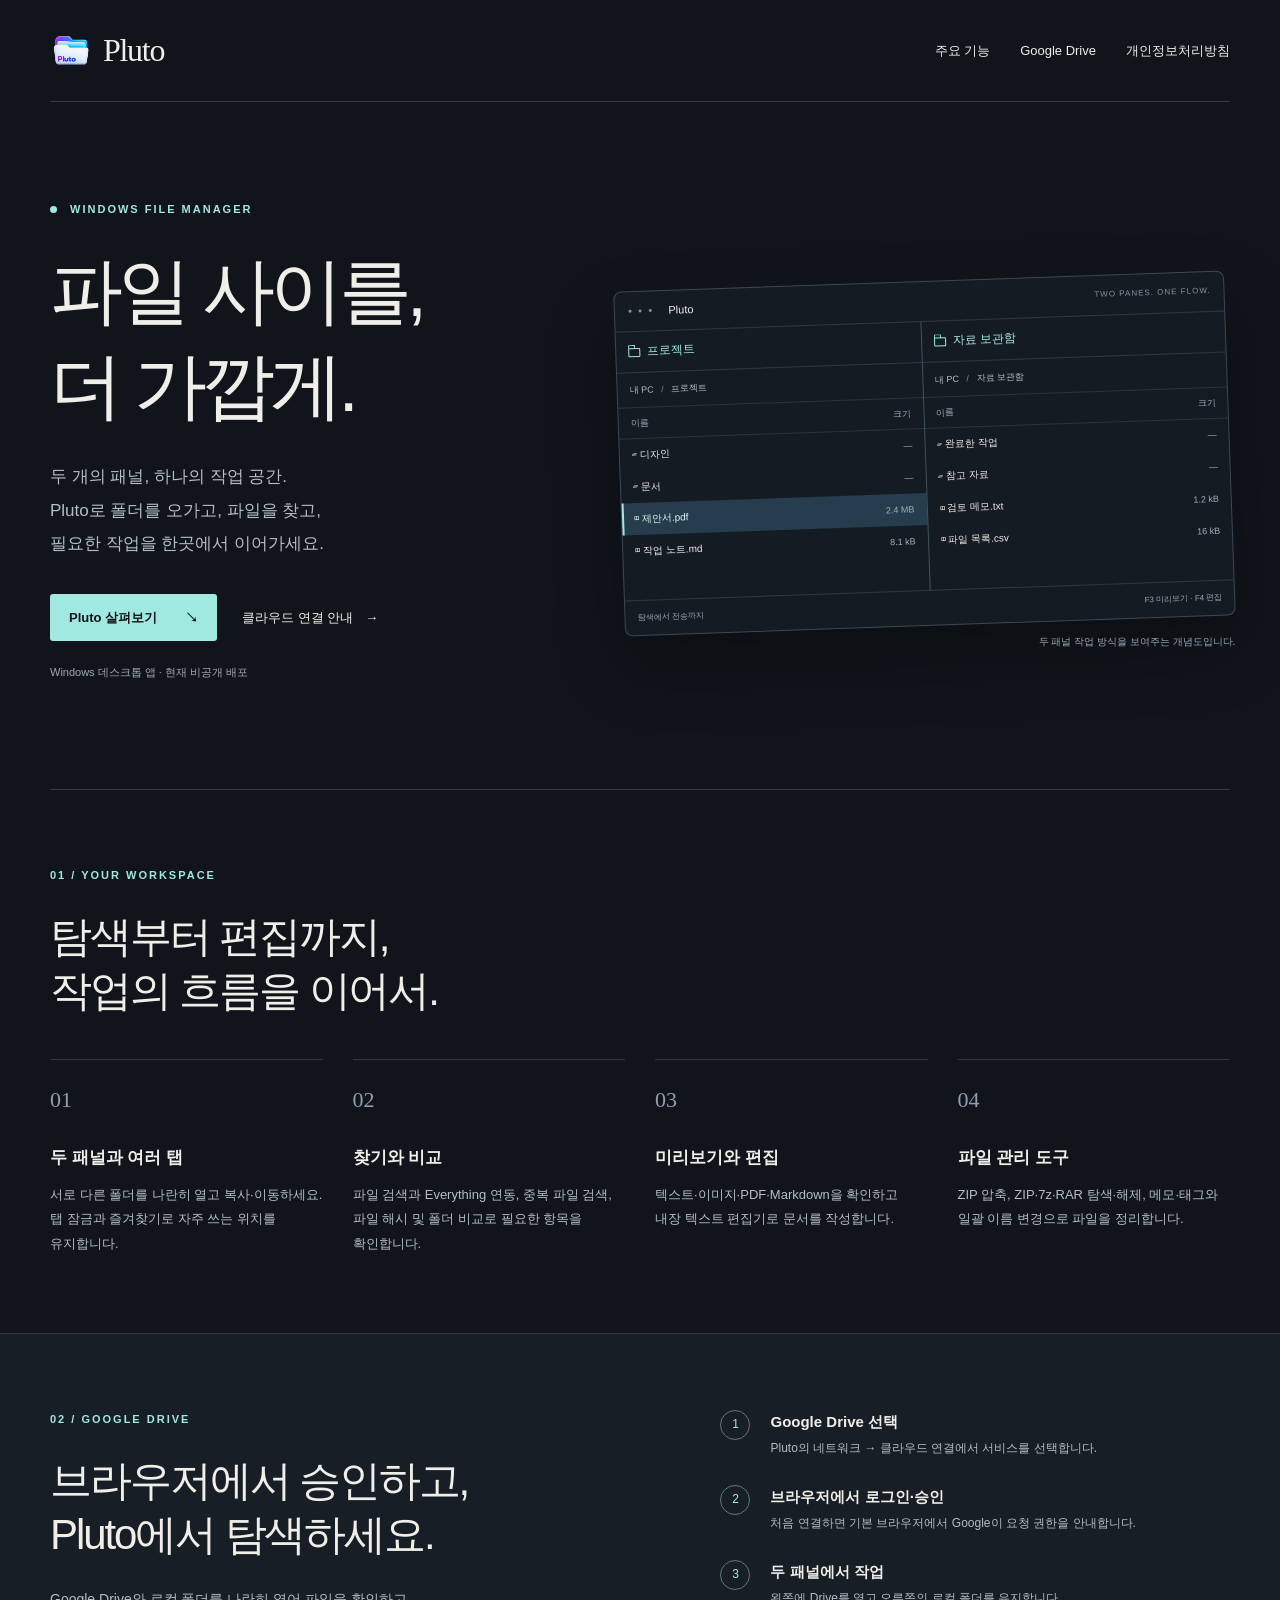
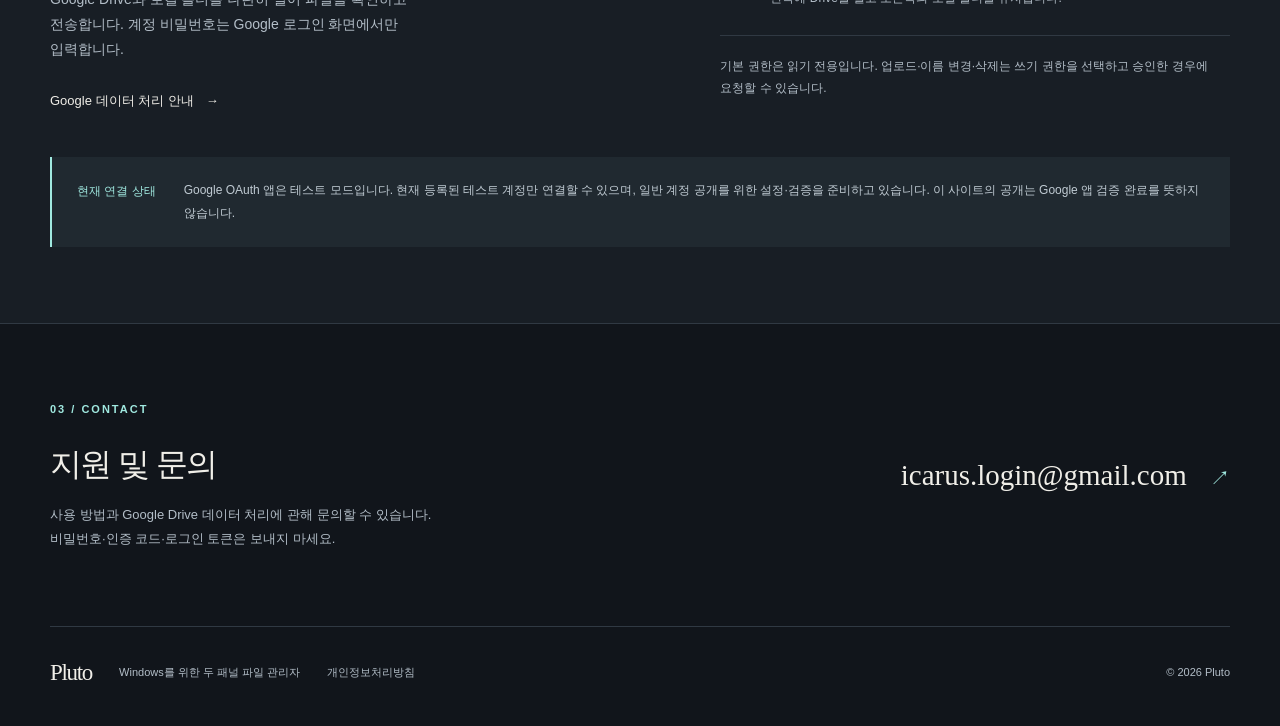
==== index.html @ 583eede4 "Publish Pluto introduction and Google Drive privacy policy" ====
<!doctype html>
<html lang="ko">
<head>
  <meta charset="utf-8">
  <meta name="viewport" content="width=device-width, initial-scale=1">
  <meta name="description" content="Pluto는 두 패널 탐색, 파일 검색, 미리보기와 클라우드 연결을 제공하는 Windows 파일 관리자입니다.">
  <meta name="theme-color" content="#11151b">
  <meta http-equiv="Content-Security-Policy" content="default-src 'none'; style-src 'self'; img-src 'self'; font-src 'self'; base-uri 'none'; form-action 'none'">
  <title>Pluto — 파일 사이를, 더 가깝게.</title>
  <link rel="canonical" href="https://icarus7z.github.io/">
  <link rel="icon" href="assets/pluto.ico">
  <link rel="stylesheet" href="styles.css">
</head>
<body>
  <a class="skip-link" href="#main">본문으로 건너뛰기</a>
  <header class="site-header wrap">
    <a class="brand" href="./" aria-label="Pluto 홈"><img src="assets/pluto.png" width="42" height="42" alt=""><span>Pluto</span></a>
    <nav aria-label="주 메뉴"><a href="#features">주요 기능</a><a href="#cloud">Google Drive</a><a href="privacy.html">개인정보처리방침</a></nav>
  </header>
  <main id="main">
    <section class="hero wrap" aria-labelledby="hero-title">
      <div class="hero-copy">
        <p class="eyebrow"><span class="status-dot" aria-hidden="true"></span> WINDOWS FILE MANAGER</p>
        <h1 id="hero-title">파일 사이를,<br>더 가깝게.</h1>
        <p class="lead">두 개의 패널, 하나의 작업 공간.<br>Pluto로 폴더를 오가고, 파일을 찾고,<br class="desktop-break"> 필요한 작업을 한곳에서 이어가세요.</p>
        <div class="hero-actions"><a class="button primary" href="#features">Pluto 살펴보기 <span aria-hidden="true">↘</span></a><a class="text-link" href="#cloud">클라우드 연결 안내 <span aria-hidden="true">→</span></a></div>
        <p class="hero-note">Windows 데스크톱 앱 · 현재 비공개 배포</p>
      </div>
      <figure class="workspace" aria-labelledby="workspace-caption">
        <div class="workspace-top"><span class="window-dots" aria-hidden="true">● ● ●</span><span>Pluto</span><span class="workspace-label">TWO PANES. ONE FLOW.</span></div>
        <div class="mock-panels">
          <div class="mock-pane"><div class="mock-tab"><span class="folder-mark" aria-hidden="true"></span> 프로젝트</div><div class="mock-path">내 PC <span>/</span> 프로젝트</div><div class="mock-head"><span>이름</span><span>크기</span></div><div class="mock-row"><span>▱ 디자인</span><span>—</span></div><div class="mock-row"><span>▱ 문서</span><span>—</span></div><div class="mock-row selected"><span>◫ 제안서.pdf</span><span>2.4 MB</span></div><div class="mock-row"><span>◫ 작업 노트.md</span><span>8.1 kB</span></div></div>
          <div class="mock-pane"><div class="mock-tab"><span class="folder-mark" aria-hidden="true"></span> 자료 보관함</div><div class="mock-path">내 PC <span>/</span> 자료 보관함</div><div class="mock-head"><span>이름</span><span>크기</span></div><div class="mock-row"><span>▱ 완료한 작업</span><span>—</span></div><div class="mock-row"><span>▱ 참고 자료</span><span>—</span></div><div class="mock-row"><span>◫ 검토 메모.txt</span><span>1.2 kB</span></div><div class="mock-row"><span>◫ 파일 목록.csv</span><span>16 kB</span></div></div>
        </div>
        <div class="workspace-bottom"><span>탐색에서 전송까지</span><span>F3 미리보기 <span aria-hidden="true">·</span> F4 편집</span></div>
        <figcaption id="workspace-caption">두 패널 작업 방식을 보여주는 개념도입니다.</figcaption>
      </figure>
    </section>
    <section id="features" class="features section wrap" aria-labelledby="features-title">
      <div class="section-heading"><p class="eyebrow">01 / YOUR WORKSPACE</p><h2 id="features-title">탐색부터 편집까지,<br>작업의 흐름을 이어서.</h2></div>
      <div class="feature-grid">
        <article><span class="feature-number">01</span><h3>두 패널과 여러 탭</h3><p>서로 다른 폴더를 나란히 열고 복사·이동하세요. 탭 잠금과 즐겨찾기로 자주 쓰는 위치를 유지합니다.</p></article>
        <article><span class="feature-number">02</span><h3>찾기와 비교</h3><p>파일 검색과 Everything 연동, 중복 파일 검색, 파일 해시 및 폴더 비교로 필요한 항목을 확인합니다.</p></article>
        <article><span class="feature-number">03</span><h3>미리보기와 편집</h3><p>텍스트·이미지·PDF·Markdown을 확인하고 내장 텍스트 편집기로 문서를 작성합니다.</p></article>
        <article><span class="feature-number">04</span><h3>파일 관리 도구</h3><p>ZIP 압축, ZIP·7z·RAR 탐색·해제, 메모·태그와 일괄 이름 변경으로 파일을 정리합니다.</p></article>
      </div>
    </section>
    <section id="cloud" class="cloud section" aria-labelledby="cloud-title">
      <div class="wrap cloud-grid">
        <div><p class="eyebrow">02 / GOOGLE DRIVE</p><h2 id="cloud-title">브라우저에서 승인하고,<br>Pluto에서 탐색하세요.</h2><p class="section-description">Google Drive와 로컬 폴더를 나란히 열어 파일을 확인하고 전송합니다. 계정 비밀번호는 Google 로그인 화면에서만 입력합니다.</p><a class="text-link" href="privacy.html">Google 데이터 처리 안내 <span aria-hidden="true">→</span></a></div>
        <div class="connection-steps"><ol><li><span>1</span><div><h3>Google Drive 선택</h3><p>Pluto의 네트워크 → 클라우드 연결에서 서비스를 선택합니다.</p></div></li><li><span>2</span><div><h3>브라우저에서 로그인·승인</h3><p>처음 연결하면 기본 브라우저에서 Google이 요청 권한을 안내합니다.</p></div></li><li><span>3</span><div><h3>두 패널에서 작업</h3><p>왼쪽에 Drive를 열고 오른쪽의 로컬 폴더를 유지합니다.</p></div></li></ol><p class="connection-note">기본 권한은 읽기 전용입니다. 업로드·이름 변경·삭제는 쓰기 권한을 선택하고 승인한 경우에 요청할 수 있습니다.</p></div>
      </div>
      <aside class="notice wrap"><span class="notice-label">현재 연결 상태</span><p>Google OAuth 앱은 테스트 모드입니다. 현재 등록된 테스트 계정만 연결할 수 있으며, 일반 계정 공개를 위한 설정·검증을 준비하고 있습니다. 이 사이트의 공개는 Google 앱 검증 완료를 뜻하지 않습니다.</p></aside>
    </section>
    <section class="contact section wrap" aria-labelledby="contact-title"><div><p class="eyebrow">03 / CONTACT</p><h2 id="contact-title">지원 및 문의</h2><p>사용 방법과 Google Drive 데이터 처리에 관해 문의할 수 있습니다.<br>비밀번호·인증 코드·로그인 토큰은 보내지 마세요.</p></div><a class="contact-email" href="mailto:icarus.login@gmail.com">icarus.login@gmail.com <span aria-hidden="true">↗</span></a></section>
  </main>
  <footer class="site-footer wrap"><span class="footer-brand">Pluto</span><span>Windows를 위한 두 패널 파일 관리자</span><a href="privacy.html">개인정보처리방침</a><span>© 2026 Pluto</span></footer>
</body>
</html>
---- styles.css ----
:root{color-scheme:dark;--bg:#11151b;--panel:#191f27;--line:#303943;--text:#f0eee8;--muted:#b3bec8;--accent:#a0e9e0;--max:1180px;font-family:"Malgun Gothic","Apple SD Gothic Neo",sans-serif;font-size:15px;line-height:1.8}
*{box-sizing:border-box}html{scroll-behavior:smooth;scroll-padding-top:32px}body{margin:0;background:var(--bg);color:var(--text)}a{color:inherit;text-underline-offset:5px}a:hover{color:var(--accent)}a:focus-visible{outline:2px solid var(--accent);outline-offset:6px}img{max-width:100%;height:auto}h1,h2,h3,p,figure{margin:0}h1,h2,h3{line-height:1.3;word-break:keep-all}h1{font-size:clamp(44px,5.7vw,76px);font-weight:500;letter-spacing:-.065em}h2{font-size:clamp(30px,3.3vw,42px);font-weight:500;letter-spacing:-.05em}h3{font-size:18px;font-weight:600}.wrap{width:min(var(--max),calc(100% - 80px));margin-inline:auto}.skip-link{position:absolute;top:-100px;left:20px;padding:12px 20px;z-index:5;background:var(--accent);color:var(--bg)}.skip-link:focus{top:12px}.site-header{min-height:102px;display:flex;align-items:center;justify-content:space-between;gap:24px;border-bottom:1px solid var(--line)}.brand{display:flex;align-items:center;gap:11px;text-decoration:none}.brand span,.footer-brand{font-family:Georgia,"Times New Roman",serif;font-size:32px;letter-spacing:-1.3px}.brand img{object-fit:contain}.site-header nav{display:flex;gap:30px;font-size:13px}.site-header nav a{text-decoration:none}.site-header nav a[aria-current=page]{color:var(--accent)}.hero{display:grid;grid-template-columns:.95fr 1.15fr;gap:64px;align-items:center;padding-block:98px 106px}.eyebrow{color:var(--accent);font-size:11px;letter-spacing:2px;font-weight:600;margin-bottom:24px}.status-dot{display:inline-block;width:7px;height:7px;margin-right:8px;border-radius:50%;background:var(--accent)}.hero .lead{margin-top:27px}.lead{font-size:17px;line-height:1.95;color:var(--muted);word-break:keep-all}.hero-actions{display:flex;gap:25px;align-items:center;margin-top:34px;flex-wrap:wrap}.button{display:inline-flex;gap:28px;align-items:center;text-decoration:none;padding:12px 19px;border-radius:3px;font-size:13px;font-weight:600;min-height:46px}.primary{background:var(--accent);color:var(--bg)}.primary:hover{background:#c8faf3;color:var(--bg)}.text-link{font-size:13px;text-decoration:none;display:inline-flex;gap:12px;align-items:center}.hero-note{font-size:11px;color:#9da9b4;margin-top:22px}.workspace{margin-top:25px;min-width:0;border:1px solid #3c4856;border-radius:8px;background:#151b23;box-shadow:0 30px 65px #0005;position:relative;transform:rotate(-2deg)}.workspace-top{min-height:40px;padding:9px 13px;display:flex;gap:14px;align-items:center;border-bottom:1px solid var(--line);font-size:11px}.window-dots{font-size:7px;color:#84939f;letter-spacing:2px}.workspace-label{margin-left:auto;color:#84939f;font-size:8px;letter-spacing:1px}.mock-panels{display:grid;grid-template-columns:1fr 1fr;min-height:268px}.mock-pane{min-width:0}.mock-pane+.mock-pane{border-left:1px solid #415260}.mock-tab{height:41px;padding:9px 12px;border-bottom:1px solid var(--line);font-size:12px;display:flex;align-items:center;gap:7px;color:var(--accent)}.folder-mark{display:inline-block;width:12px;height:9px;border:1px solid var(--accent);border-radius:1px;position:relative}.folder-mark:before{content:"";position:absolute;width:5px;height:3px;top:-4px;left:-1px;border:1px solid var(--accent);border-bottom:0;border-radius:1px 1px 0 0}.mock-path{font-size:9px;padding:9px 12px;color:var(--muted);white-space:nowrap}.mock-path span{color:#778997;margin-inline:5px}.mock-head,.mock-row{display:flex;justify-content:space-between;align-items:center;gap:8px;padding:7px 12px;font-size:10px}.mock-head{color:#9baebc;border-block:1px solid #293541;font-size:9px}.mock-row>span{white-space:nowrap}.mock-row>span+span{color:#a2b1bd;font-size:9px}.mock-row.selected{background:#253d4d;color:#dafbf5;border-left:2px solid var(--accent);padding-left:10px}.workspace-bottom{padding:10px 12px;display:flex;justify-content:space-between;gap:8px;border-top:1px solid var(--line);color:#9aabb8;font-size:8px}.workspace figcaption{position:absolute;bottom:-33px;right:0;font-size:10px;color:#99a7b4;transform:rotate(2deg)}.section{padding-block:76px}.features{border-top:1px solid var(--line)}.section-heading{margin-bottom:40px}.feature-grid{display:grid;grid-template-columns:repeat(4,1fr);gap:30px}.feature-grid article{padding-top:20px;border-top:1px solid var(--line)}.feature-number{font-family:Georgia,serif;font-size:22px;color:#8da1af;display:block;margin-bottom:27px}.feature-grid h3{font-size:17px;margin-bottom:14px}.feature-grid p{color:var(--muted);font-size:13px;line-height:1.9;word-break:keep-all}.cloud{background:#181e25;border-block:1px solid var(--line)}.cloud-grid{display:grid;grid-template-columns:1.1fr 1fr;gap:110px}.section-description{margin-block:24px;max-width:410px;font-size:14px;color:var(--muted);word-break:keep-all}.connection-steps ol{padding:0;margin:0;list-style:none}.connection-steps li{display:flex;gap:20px;margin-bottom:25px}.connection-steps li>span{flex-shrink:0;width:30px;height:30px;border:1px solid #60777f;border-radius:50%;color:var(--accent);display:grid;place-items:center;font-size:12px}.connection-steps h3{font-size:15px;margin:2px 0 7px}.connection-steps p{font-size:12px;color:var(--muted);word-break:keep-all}.connection-note{padding-top:20px;border-top:1px solid var(--line)}.notice{margin-top:44px;padding:22px 25px;border-left:2px solid var(--accent);background:#202930;display:flex;gap:28px;align-items:flex-start}.notice-label{flex-shrink:0;font-size:12px;color:var(--accent);padding-top:2px}.notice p{font-size:12px;color:#c0cbd3;line-height:1.9}.contact{display:flex;justify-content:space-between;gap:35px;align-items:center}.contact h2{font-size:32px;margin-bottom:18px}.contact p:not(.eyebrow){font-size:13px;color:var(--muted)}.contact-email{text-decoration:none;font-family:Georgia,serif;font-size:clamp(19px,2.5vw,29px);white-space:nowrap}.contact-email span{font-size:20px;color:var(--accent);margin-left:16px}.site-footer{border-top:1px solid var(--line);display:flex;gap:27px;align-items:center;padding-block:25px 32px;font-size:11px;color:var(--muted)}.site-footer .footer-brand{font-size:23px;color:var(--text)}.site-footer>span:last-child{margin-left:auto}.site-footer a{text-decoration:none}.policy{padding-top:70px;padding-bottom:90px}.policy-heading{padding-bottom:45px;border-bottom:1px solid var(--line)}.policy-heading h1{font-size:clamp(35px,5vw,57px);margin-bottom:20px}.policy-date{color:#9aabb7;font-size:12px;margin-top:20px}.policy-layout{display:grid;grid-template-columns:200px 1fr;gap:70px;margin-top:42px}.policy-toc{display:flex;flex-direction:column;gap:13px;align-self:start;position:sticky;top:30px;font-size:12px}.policy-toc a{text-decoration:none;color:var(--muted)}.policy-content{max-width:760px;min-width:0}.policy-content section+section{margin-top:42px;padding-top:34px;border-top:1px solid var(--line)}.policy-content h2{font-size:22px;margin-bottom:18px;letter-spacing:-.03em}.policy-content p,.policy-content li{font-size:14px;line-height:2;color:#c3cdd5;word-break:keep-all;overflow-wrap:anywhere}.policy-content p+p{margin-top:15px}.policy-content ul{padding-left:22px;margin-block:14px}.policy-content li+li{margin-top:12px}.policy-content strong{color:var(--text);font-weight:600}.policy-content a{color:var(--accent)}code{font-size:.9em;padding:2px 5px;border-radius:3px;background:#252d36;overflow-wrap:anywhere}.not-found{padding-block:100px;min-height:60vh}.not-found h1{margin-bottom:25px}.not-found p{color:var(--muted);margin-bottom:25px}
@media(min-width:1500px){.hero{padding-block:125px 135px}}
@media(max-width:1000px){.hero{gap:30px}.hero-actions{gap:18px}.cloud-grid{gap:50px}.feature-grid{grid-template-columns:repeat(2,1fr);gap:35px}.contact{flex-direction:column;align-items:flex-start}.policy-layout{gap:35px;grid-template-columns:165px 1fr}.mock-row,.mock-head{padding-inline:8px}.mock-row.selected{padding-left:6px}}
@media(max-width:740px){.wrap{width:calc(100% - 40px)}.site-header{min-height:84px;gap:18px;flex-wrap:wrap;padding-block:15px}.brand span{font-size:28px}.brand img{width:34px;height:34px}.site-header nav{gap:17px;font-size:11px}.hero{grid-template-columns:1fr;padding-block:54px 65px;gap:35px}.hero h1{font-size:54px}.hero .lead{font-size:16px}.hero-note{margin-top:18px}.workspace{margin:12px 3px 24px;transform:none}.workspace figcaption{transform:none;font-size:9px;bottom:-27px}.workspace-label{font-size:7px}.mock-panels{min-height:240px}.mock-tab{font-size:11px}.mock-row>span:first-child{font-size:9px}.section{padding-block:50px}.feature-grid{gap:29px 22px}.feature-grid h3{font-size:16px}.feature-grid p{font-size:12px}.feature-number{margin-bottom:18px}.cloud-grid{grid-template-columns:1fr;gap:35px}.notice{flex-direction:column;gap:10px;padding:18px 20px;margin-top:30px}.contact-email{white-space:normal;overflow-wrap:anywhere}.site-footer{gap:15px;flex-wrap:wrap}.site-footer>span:nth-child(2){display:none}.policy{padding-top:45px}.policy-layout{grid-template-columns:1fr;gap:30px}.policy-toc{position:static;display:grid;grid-template-columns:1fr 1fr;gap:10px;border-bottom:1px solid var(--line);padding-bottom:25px}.policy-content h2{font-size:21px}.policy-content p,.policy-content li{font-size:13px}.desktop-break{display:none}}
@media(max-width:390px){.site-header nav{gap:13px;width:100%}.mock-row>span+span{font-size:8px}.workspace-bottom{font-size:7px}.hero h1{font-size:47px}.feature-grid{grid-template-columns:1fr}.site-footer>span:last-child{width:100%;margin-left:0}}
@media(prefers-reduced-motion:reduce){html{scroll-behavior:auto}}
@media print{body{background:#fff;color:#111}.site-header,.site-footer,.policy-toc{display:none}.wrap{width:100%}.policy-layout{display:block}.policy-content p,.policy-content li,.lead{color:#222}a{color:#111!important}code{background:#eee}.policy-content{max-width:none}}
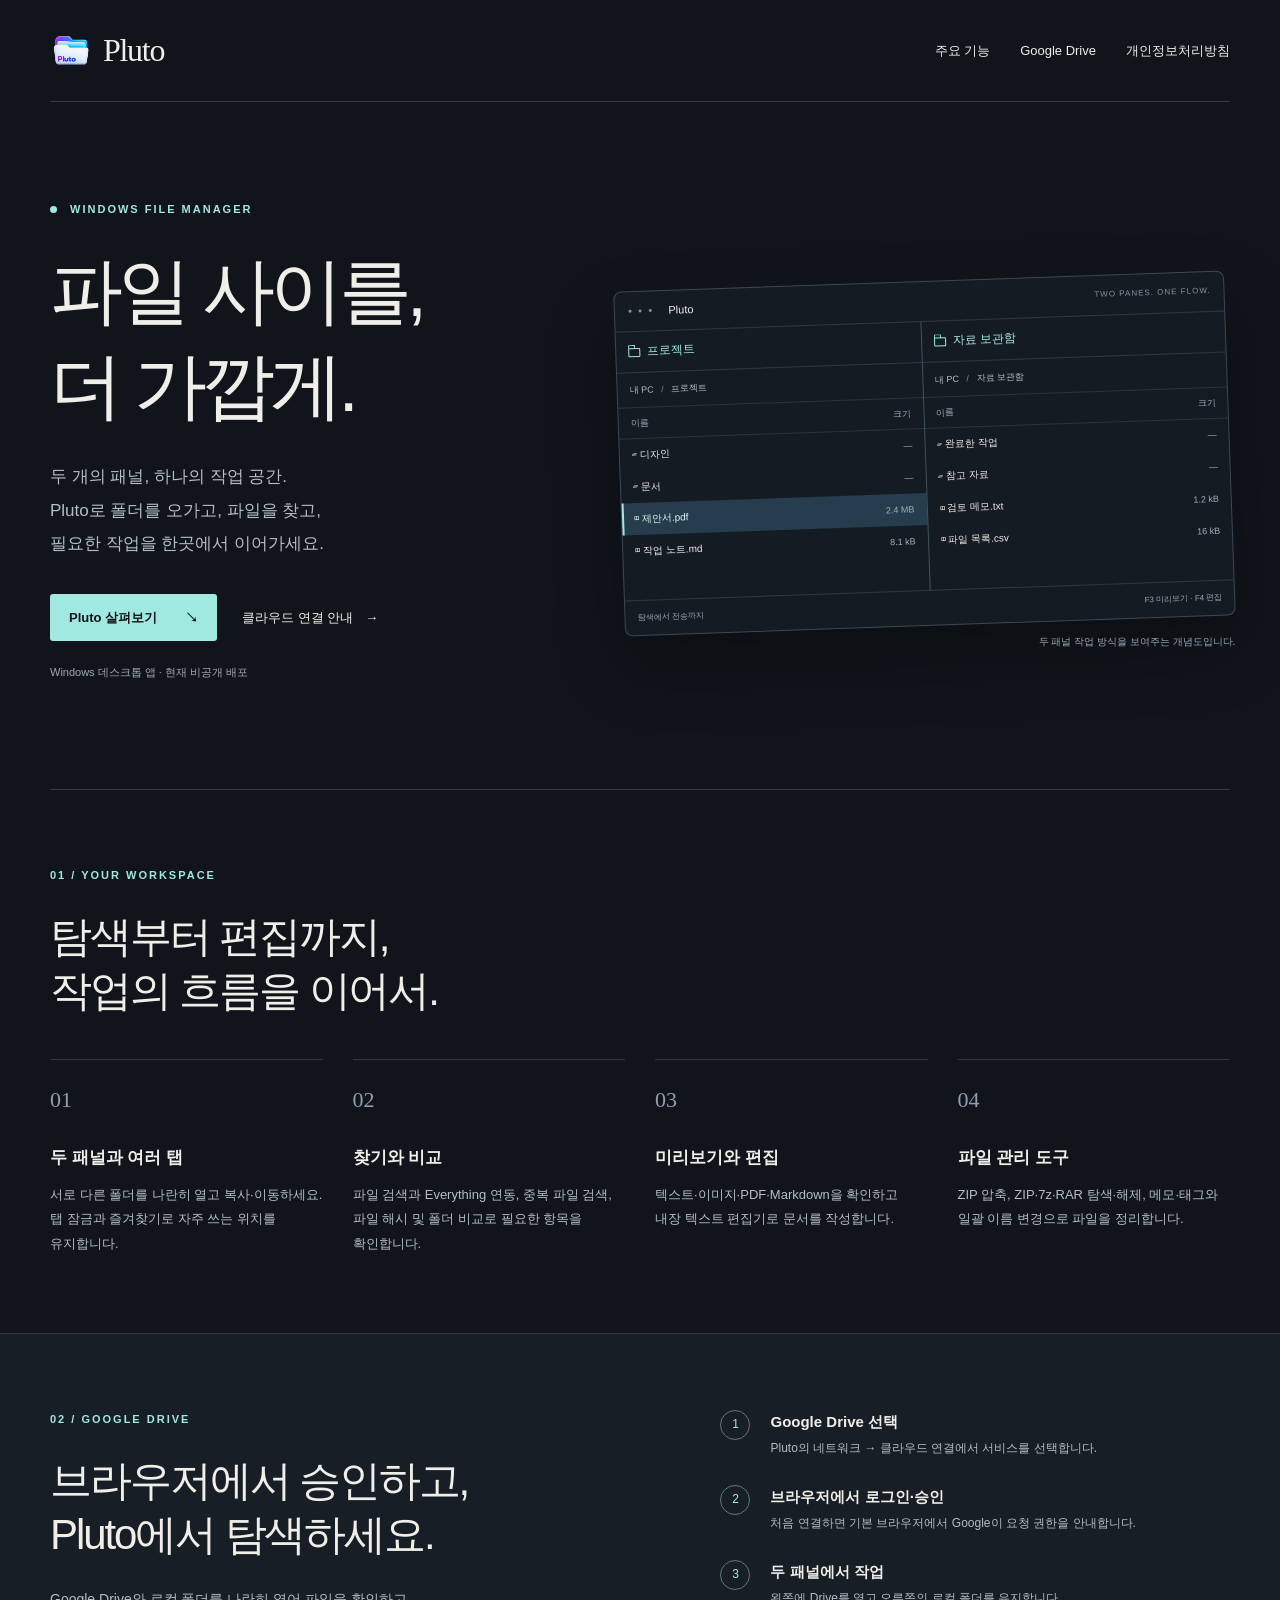
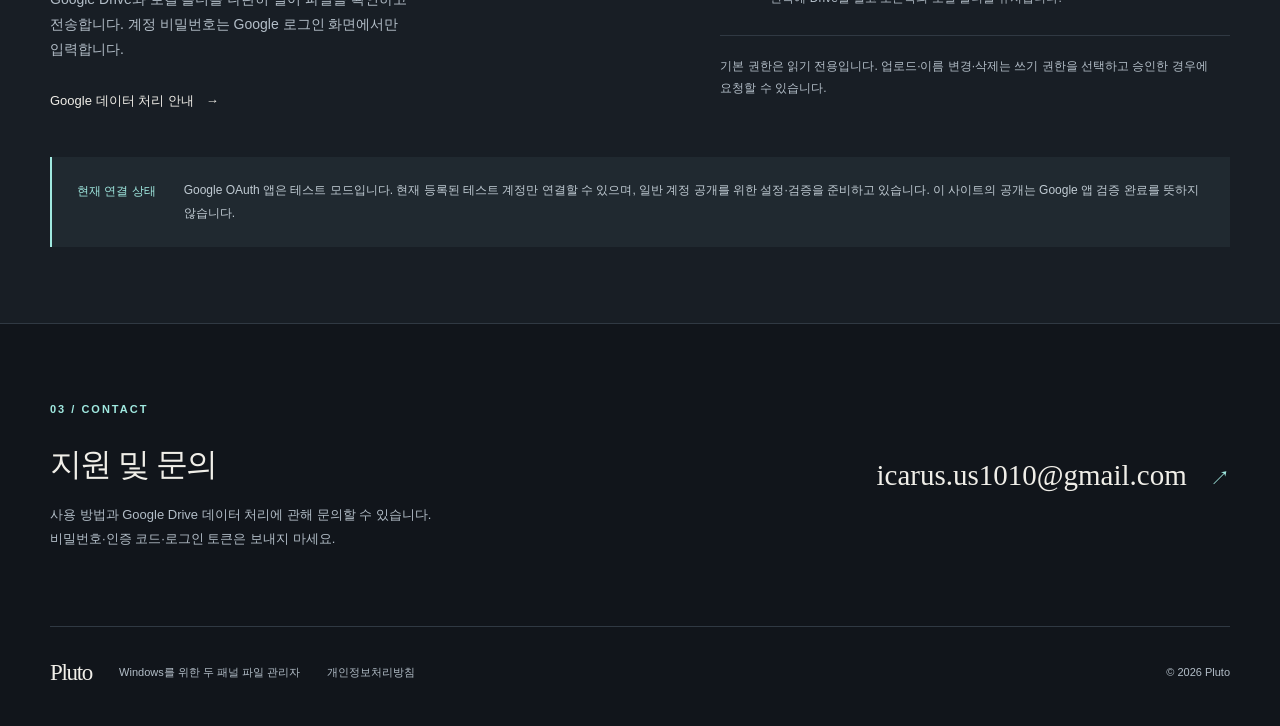
==== commit 51091ab7: "Update public support email" ====
--- a/index.html
+++ b/index.html
@@ -5,6 +5,7 @@
   <meta name="viewport" content="width=device-width, initial-scale=1">
   <meta name="description" content="Pluto는 두 패널 탐색, 파일 검색, 미리보기와 클라우드 연결을 제공하는 Windows 파일 관리자입니다.">
   <meta name="theme-color" content="#11151b">
+  <meta name="google-site-verification" content="wQiADBtwfidOyzl8Rq4uxY58VceuFwLdmSbTOHAxy2c">
   <meta http-equiv="Content-Security-Policy" content="default-src 'none'; style-src 'self'; img-src 'self'; font-src 'self'; base-uri 'none'; form-action 'none'">
   <title>Pluto — 파일 사이를, 더 가깝게.</title>
   <link rel="canonical" href="https://icarus7z.github.io/">
@@ -52,7 +53,7 @@
       </div>
       <aside class="notice wrap"><span class="notice-label">현재 연결 상태</span><p>Google OAuth 앱은 테스트 모드입니다. 현재 등록된 테스트 계정만 연결할 수 있으며, 일반 계정 공개를 위한 설정·검증을 준비하고 있습니다. 이 사이트의 공개는 Google 앱 검증 완료를 뜻하지 않습니다.</p></aside>
     </section>
-    <section class="contact section wrap" aria-labelledby="contact-title"><div><p class="eyebrow">03 / CONTACT</p><h2 id="contact-title">지원 및 문의</h2><p>사용 방법과 Google Drive 데이터 처리에 관해 문의할 수 있습니다.<br>비밀번호·인증 코드·로그인 토큰은 보내지 마세요.</p></div><a class="contact-email" href="mailto:icarus.login@gmail.com">icarus.login@gmail.com <span aria-hidden="true">↗</span></a></section>
+    <section class="contact section wrap" aria-labelledby="contact-title"><div><p class="eyebrow">03 / CONTACT</p><h2 id="contact-title">지원 및 문의</h2><p>사용 방법과 Google Drive 데이터 처리에 관해 문의할 수 있습니다.<br>비밀번호·인증 코드·로그인 토큰은 보내지 마세요.</p></div><a class="contact-email" href="mailto:icarus.us1010@gmail.com">icarus.us1010@gmail.com <span aria-hidden="true">↗</span></a></section>
   </main>
   <footer class="site-footer wrap"><span class="footer-brand">Pluto</span><span>Windows를 위한 두 패널 파일 관리자</span><a href="privacy.html">개인정보처리방침</a><span>© 2026 Pluto</span></footer>
 </body>
